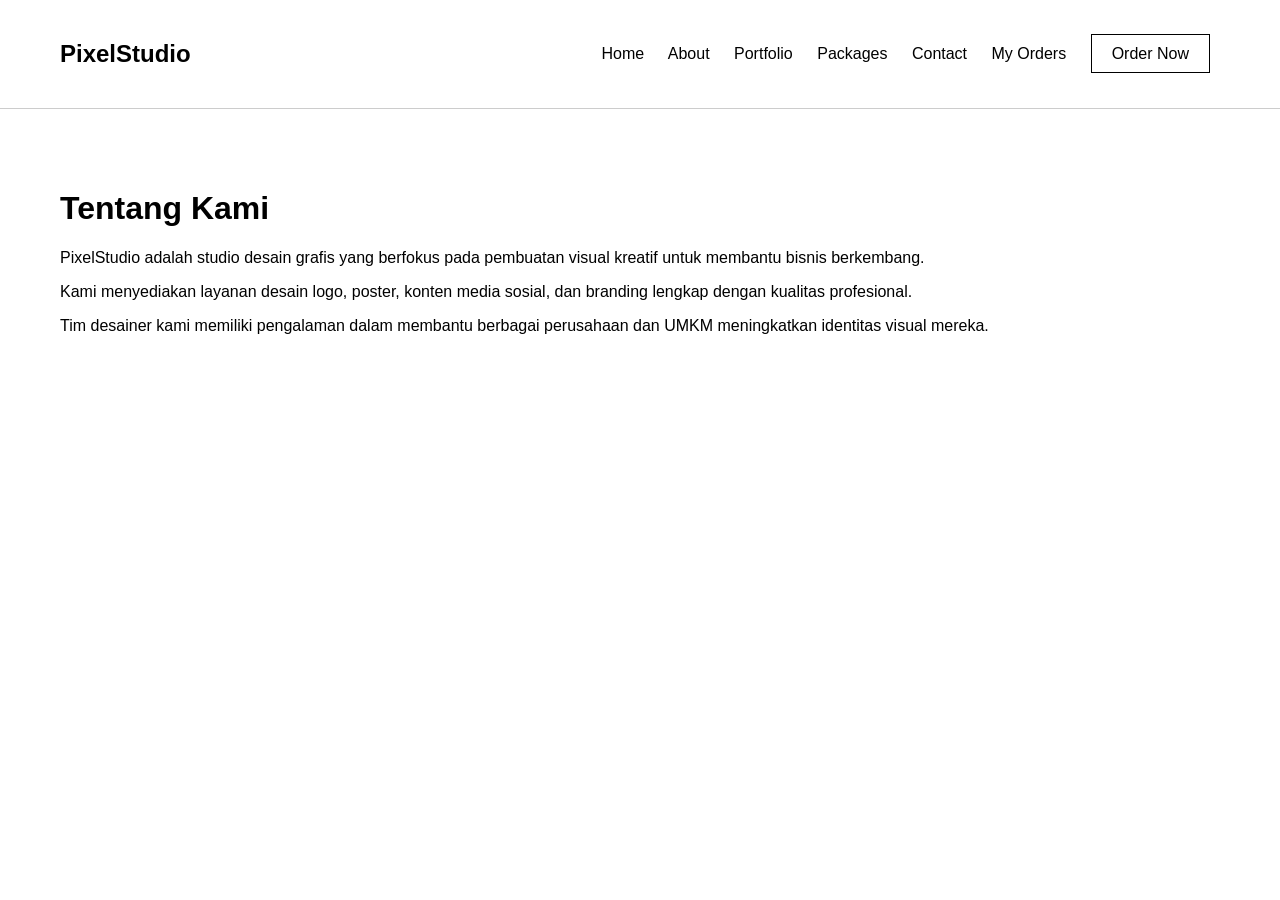
==== about.html @ e493692b "first commit" ====
<!DOCTYPE html>
<html>
<head>
<title>About</title>
<link rel="stylesheet" href="style.css">
</head>

<body>

<header>

<h2>PixelStudio</h2>

<nav>
<a href="index.html">Home</a>
<a href="about.html">About</a>
<a href="portfolio.html">Portfolio</a>
<a href="packages.html">Packages</a>
<a href="contact.html">Contact</a>
<a href="dashboard.html">My Orders</a>
<a href="order.html" class="btn">Order Now</a>
</nav>

</header>


<div class="container">

<h1>Tentang Kami</h1>

<p>
PixelStudio adalah studio desain grafis yang berfokus pada pembuatan
visual kreatif untuk membantu bisnis berkembang.
</p>

<p>
Kami menyediakan layanan desain logo, poster, konten media sosial,
dan branding lengkap dengan kualitas profesional.
</p>

<p>
Tim desainer kami memiliki pengalaman dalam membantu berbagai
perusahaan dan UMKM meningkatkan identitas visual mereka.
</p>

</div>

</body>
</html>
---- style.css ----
body{
font-family: Arial;
margin:0;
}

header{
display:flex;
justify-content:space-between;
align-items:center;
padding:20px 60px;
border-bottom:1px solid #ccc;
}

nav a{
margin-right:20px;
text-decoration:none;
color:black;
}

.container{
padding:60px;
}

.hero h1{
font-size:50px;
}

.btn{
border:1px solid black;
padding:10px 20px;
text-decoration:none;
margin-right:10px;
}

.card{
border:1px solid black;
padding:20px;
margin-bottom:20px;
}
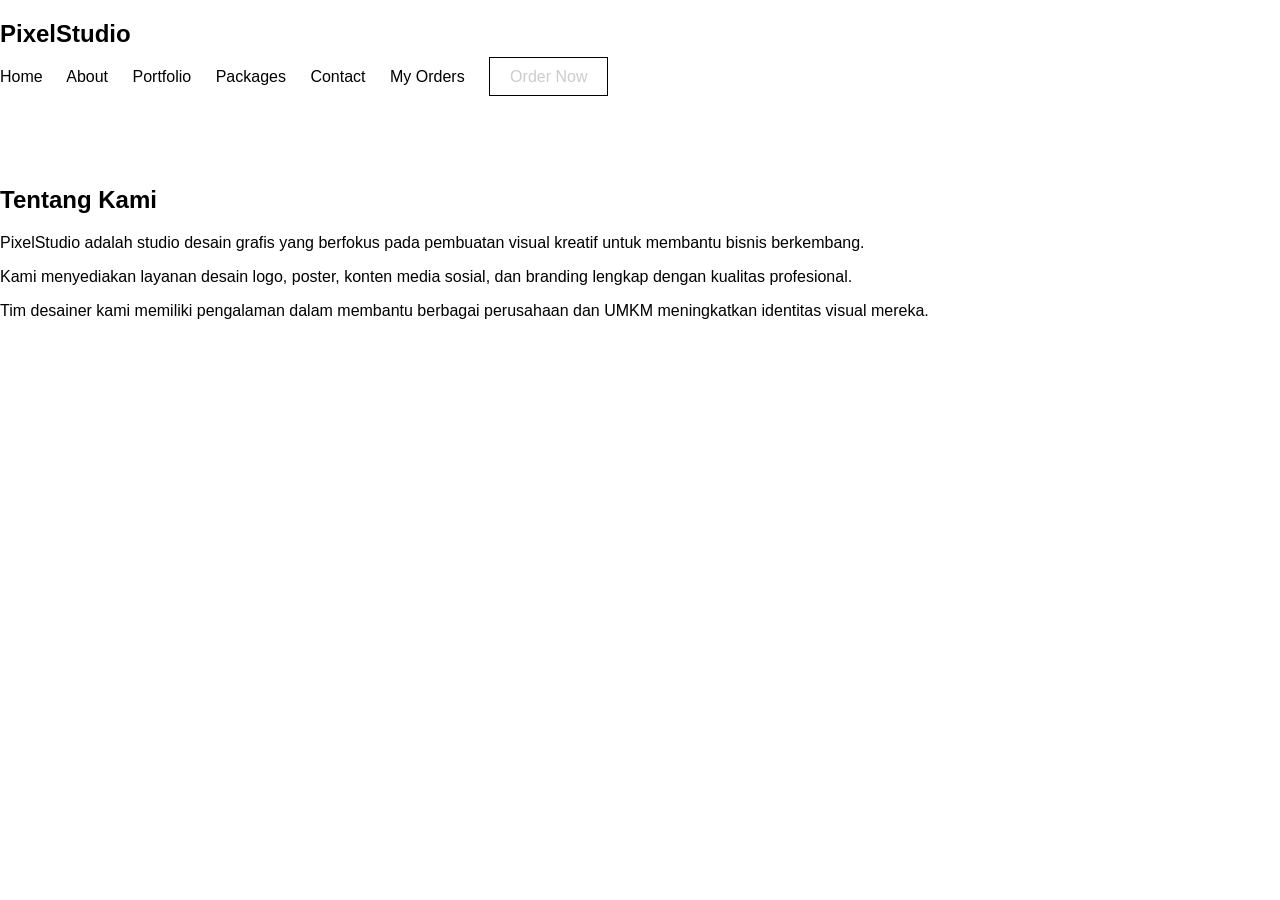
==== commit 9a8210f7: "melanjutkan tugas pertemuan 1" ====
--- a/about.html
+++ b/about.html
@@ -8,42 +8,41 @@
 <body>
 
 <header>
+  <h2>PixelStudio</h2>
 
-<h2>PixelStudio</h2>
-
-<nav>
-<a href="index.html">Home</a>
-<a href="about.html">About</a>
-<a href="portfolio.html">Portfolio</a>
-<a href="packages.html">Packages</a>
-<a href="contact.html">Contact</a>
-<a href="dashboard.html">My Orders</a>
-<a href="order.html" class="btn">Order Now</a>
-</nav>
-
+  <nav>
+    <a href="index.html">Home</a>
+    <a href="about.html">About</a>
+    <a href="portfolio.html">Portfolio</a>
+    <a href="packages.html">Packages</a>
+    <a href="contact.html">Contact</a>
+    <a href="dashboard.html">My Orders</a>
+    <a href="order.html" class="btn">Order Now</a>
+  </nav>
 </header>
 
+<main>
 
-<div class="container">
+  <section>
+    <h1>Tentang Kami</h1>
 
-<h1>Tentang Kami</h1>
+    <p>
+      PixelStudio adalah studio desain grafis yang berfokus pada pembuatan
+      visual kreatif untuk membantu bisnis berkembang.
+    </p>
 
-<p>
-PixelStudio adalah studio desain grafis yang berfokus pada pembuatan
-visual kreatif untuk membantu bisnis berkembang.
-</p>
+    <p>
+      Kami menyediakan layanan desain logo, poster, konten media sosial,
+      dan branding lengkap dengan kualitas profesional.
+    </p>
 
-<p>
-Kami menyediakan layanan desain logo, poster, konten media sosial,
-dan branding lengkap dengan kualitas profesional.
-</p>
+    <p>
+      Tim desainer kami memiliki pengalaman dalam membantu berbagai
+      perusahaan dan UMKM meningkatkan identitas visual mereka.
+    </p>
+  </section>
 
-<p>
-Tim desainer kami memiliki pengalaman dalam membantu berbagai
-perusahaan dan UMKM meningkatkan identitas visual mereka.
-</p>
-
-</div>
+</main>
 
 </body>
 </html>
--- a/style.css
+++ b/style.css
@@ -1,39 +1,153 @@
-body{
-font-family: Arial;
-margin:0;
+body {
+  font-family: Arial;
+  margin: 0;
 }
 
-header{
-display:flex;
-justify-content:space-between;
-align-items:center;
-padding:20px 60px;
-border-bottom:1px solid #ccc;
+.navbar {
+  display: flex;
+  justify-content: space-between;
+  align-items: center;
+  padding: 20px 60px;
+  border-bottom: 1px solid #ccc;
+  position: fixed;
+  top: 0;
+  width: 100%;
+  background: white;
 }
 
-nav a{
-margin-right:20px;
-text-decoration:none;
-color:black;
+nav a {
+  margin-right: 20px;
+  text-decoration: none;
+  color: black;
 }
 
-.container{
-padding:60px;
+.hero {
+  background: linear-gradient(to right, purple, blue);
+  color: white;
+  padding: 120px 60px;
+  margin-top: 80px;
 }
 
-.hero h1{
-font-size:50px;
+.hero h1 {
+  font-size: 50px;
 }
 
-.btn{
-border:1px solid black;
-padding:10px 20px;
-text-decoration:none;
-margin-right:10px;
+.btn {
+  color: #ccc;
+  border: 1px solid black;
+  padding: 10px 20px;
+  text-decoration: none;
+  margin-right: 10px;
 }
 
-.card{
-border:1px solid black;
-padding:20px;
-margin-bottom:20px;
+.layout {
+  display: grid;
+  grid-template-columns: 1fr;
+  padding: 20px;
+}
+
+.sidebar {
+  margin-bottom: 20px;
+}
+
+.grid {
+  display: grid;
+  grid-template-columns: 1fr;
+  gap: 20px;
+}
+
+.card {
+  border: 1px solid black;
+  padding: 20px;
+  margin-bottom: 20px;
+  transition: 0.3s;
+}
+
+.card:hover {
+  transform: scale(1.05);
+}
+
+input, select, textarea {
+  padding: 10px;
+  margin-bottom: 10px;
+  width: 100%;
+}
+
+input:focus {
+  border: 2px solid blue;
+}
+
+button {
+  padding: 10px;
+  cursor: pointer;
+  transition: 0.3s;
+}
+
+button:hover {
+  background: blue;
+  color: white;
+}
+
+table {
+  width: 100%;
+  border-collapse: collapse;
+  margin-top: 20px;
+}
+
+th, td {
+  border: 1px solid black;
+  padding: 10px;
+}
+
+tr:nth-child(even) {
+  background: #eee;
+}
+
+.footer {
+  display: grid;
+  grid-template-columns: 1fr;
+  background: black;
+  color: white;
+  padding: 20px;
+}
+
+@media (min-width: 768px) {
+  .layout {
+    grid-template-columns: 1fr 3fr;
+  }
+
+  .grid {
+    grid-template-columns: 1fr 1fr;
+  }
+
+  .footer {
+    grid-template-columns: repeat(3, 1fr);
+  }
+}
+
+@media (min-width: 1024px) {
+  .grid {
+    grid-template-columns: repeat(4, 1fr);
+  }
+}
+
+.search {
+  margin-bottom: 20px;
+}
+
+.search form {
+  display: flex;
+  gap: 10px;
+}
+
+.search input {
+  flex: 1;
+}
+
+main {
+  margin-top: 100px;
+}
+.menu {
+  display: flex;
+  align-items: center;
 }
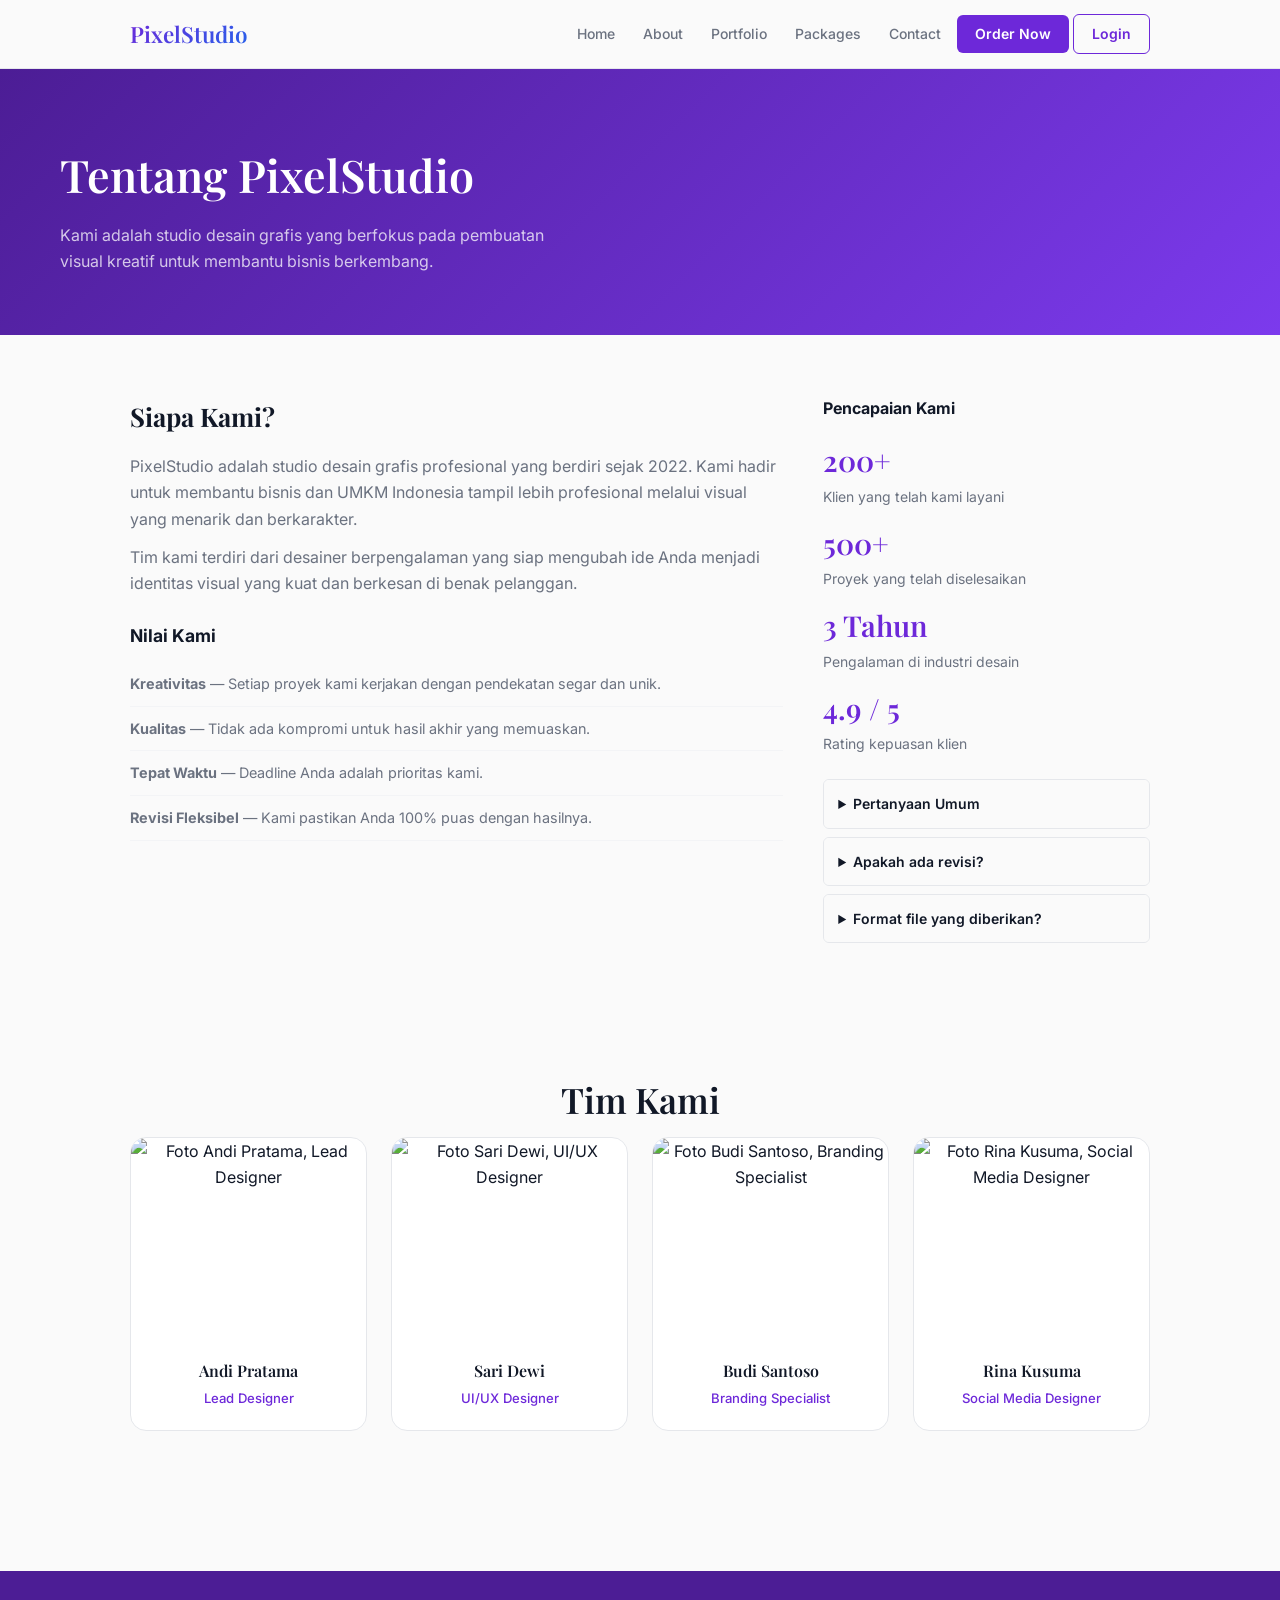
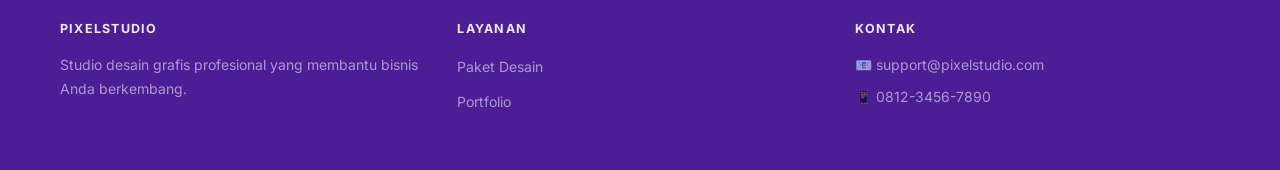
==== commit 6ff5d7fa: "modul 4-Modul_JavaScript_Pemrograman_Web soal praktik p1" ====
--- a/about.html
+++ b/about.html
@@ -1,48 +1,153 @@
 <!DOCTYPE html>
-<html>
+<html lang="id">
 <head>
-<title>About</title>
-<link rel="stylesheet" href="style.css">
+  <meta charset="UTF-8">
+  <meta name="viewport" content="width=device-width, initial-scale=1.0">
+  <title>Tentang Kami — PixelStudio</title>
+  <link rel="stylesheet" href="style.css">
 </head>
-
 <body>
 
-<header>
-  <h2>PixelStudio</h2>
+  <header>
+    <nav class="navbar">
+      <h2 class="logo">PixelStudio</h2>
+      <section class="menu" id="nav-menu">
+        <a href="index.html">Home</a>
+        <a href="about.html">About</a>
+        <a href="portfolio.html">Portfolio</a>
+        <a href="packages.html">Packages</a>
+        <a href="contact.html">Contact</a>
+        <a href="order.html" class="btn-nav" id="nav-order">Order Now</a>
+        <a href="login.html" class="btn-nav btn-login" id="nav-login">Login</a>
+      </section>
+    </nav>
+  </header>
 
-  <nav>
-    <a href="index.html">Home</a>
-    <a href="about.html">About</a>
-    <a href="portfolio.html">Portfolio</a>
-    <a href="packages.html">Packages</a>
-    <a href="contact.html">Contact</a>
-    <a href="dashboard.html">My Orders</a>
-    <a href="order.html" class="btn">Order Now</a>
-  </nav>
-</header>
+  <main>
 
-<main>
+    <section class="page-hero">
+      <h1>Tentang PixelStudio</h1>
+      <p>Kami adalah studio desain grafis yang berfokus pada pembuatan visual kreatif untuk membantu bisnis berkembang.</p>
+    </section>
 
-  <section>
-    <h1>Tentang Kami</h1>
+    <section class="content-section">
+      <article class="about-grid">
+        <section class="about-text">
+          <h2>Siapa Kami?</h2>
+          <p>
+            PixelStudio adalah studio desain grafis profesional yang berdiri sejak 2022.
+            Kami hadir untuk membantu bisnis dan UMKM Indonesia tampil lebih profesional
+            melalui visual yang menarik dan berkarakter.
+          </p>
+          <p>
+            Tim kami terdiri dari desainer berpengalaman yang siap mengubah ide Anda
+            menjadi identitas visual yang kuat dan berkesan di benak pelanggan.
+          </p>
 
-    <p>
-      PixelStudio adalah studio desain grafis yang berfokus pada pembuatan
-      visual kreatif untuk membantu bisnis berkembang.
-    </p>
+          <h3>Nilai Kami</h3>
+          <ul class="value-list">
+            <li><strong>Kreativitas</strong> — Setiap proyek kami kerjakan dengan pendekatan segar dan unik.</li>
+            <li><strong>Kualitas</strong> — Tidak ada kompromi untuk hasil akhir yang memuaskan.</li>
+            <li><strong>Tepat Waktu</strong> — Deadline Anda adalah prioritas kami.</li>
+            <li><strong>Revisi Fleksibel</strong> — Kami pastikan Anda 100% puas dengan hasilnya.</li>
+          </ul>
+        </section>
 
-    <p>
-      Kami menyediakan layanan desain logo, poster, konten media sosial,
-      dan branding lengkap dengan kualitas profesional.
-    </p>
+        <aside class="about-sidebar">
+          <h3>Pencapaian Kami</h3>
+          <dl class="achievement-list">
+            <dt>200+</dt>
+            <dd>Klien yang telah kami layani</dd>
+            <dt>500+</dt>
+            <dd>Proyek yang telah diselesaikan</dd>
+            <dt>3 Tahun</dt>
+            <dd>Pengalaman di industri desain</dd>
+            <dt>4.9 / 5</dt>
+            <dd>Rating kepuasan klien</dd>
+          </dl>
 
-    <p>
-      Tim desainer kami memiliki pengalaman dalam membantu berbagai
-      perusahaan dan UMKM meningkatkan identitas visual mereka.
-    </p>
-  </section>
+          <details>
+            <summary>Pertanyaan Umum</summary>
+            <p>Berapa lama waktu pengerjaan? Tergantung paket: Basic 3-5 hari, Standard 5-7 hari, Premium 7-14 hari.</p>
+          </details>
+          <details>
+            <summary>Apakah ada revisi?</summary>
+            <p>Basic 2 revisi, Standard 5 revisi, Premium unlimited revisi.</p>
+          </details>
+          <details>
+            <summary>Format file yang diberikan?</summary>
+            <p>AI, EPS, PNG, JPG, PDF sesuai kebutuhan Anda.</p>
+          </details>
+        </aside>
+      </article>
+    </section>
 
-</main>
+    <!-- TEAM -->
+    <section class="team-section">
+      <h2 class="section-title">Tim Kami</h2>
+      <section class="grid">
+        <article class="card team-card">
+          <figure>
+            <img src="https://picsum.photos/seed/team1/200/200" alt="Foto Andi Pratama, Lead Designer">
+            <figcaption>
+              <h3>Andi Pratama</h3>
+              <p>Lead Designer</p>
+            </figcaption>
+          </figure>
+        </article>
+        <article class="card team-card">
+          <figure>
+            <img src="https://picsum.photos/seed/team2/200/200" alt="Foto Sari Dewi, UI/UX Designer">
+            <figcaption>
+              <h3>Sari Dewi</h3>
+              <p>UI/UX Designer</p>
+            </figcaption>
+          </figure>
+        </article>
+        <article class="card team-card">
+          <figure>
+            <img src="https://picsum.photos/seed/team3/200/200" alt="Foto Budi Santoso, Branding Specialist">
+            <figcaption>
+              <h3>Budi Santoso</h3>
+              <p>Branding Specialist</p>
+            </figcaption>
+          </figure>
+        </article>
+        <article class="card team-card">
+          <figure>
+            <img src="https://picsum.photos/seed/team4/200/200" alt="Foto Rina Kusuma, Social Media Designer">
+            <figcaption>
+              <h3>Rina Kusuma</h3>
+              <p>Social Media Designer</p>
+            </figcaption>
+          </figure>
+        </article>
+      </section>
+    </section>
 
+  </main>
+
+  <footer class="footer">
+    <section class="footer-col">
+      <h4>PixelStudio</h4>
+      <p>Studio desain grafis profesional yang membantu bisnis Anda berkembang.</p>
+    </section>
+    <section class="footer-col">
+      <h4>Layanan</h4>
+      <ul>
+        <li><a href="packages.html">Paket Desain</a></li>
+        <li><a href="portfolio.html">Portfolio</a></li>
+      </ul>
+    </section>
+    <section class="footer-col">
+      <h4>Kontak</h4>
+      <address>
+        <p>📧 support@pixelstudio.com</p>
+        <p>📱 0812-3456-7890</p>
+      </address>
+    </section>
+  </footer>
+
+  <script src="script.js"></script>
 </body>
 </html>
--- a/style.css
+++ b/style.css
@@ -1,153 +1,862 @@
-body {
-  font-family: Arial;
-  margin: 0;
-}
-
-.navbar {
+/* PixelStudio — style.css
+   P1 CSS: Navbar fixed, Hero gradient, Grid 4/2/1, Form styling,
+   Tabel zebra, Sidebar filter, Footer 3 col, Mobile-first,
+   Flexbox, Grid, CSS Variables, animasi/transisi */
+
+@import url('https://fonts.googleapis.com/css2?family=Inter:wght@300;400;500;600;700&family=Playfair+Display:wght@400;600&display=swap');
+
+/* VARIABLES */
+:root {
+  --purple:       #6d28d9;
+  --purple-dark:  #4c1d95;
+  --purple-mid:   #7c3aed;
+  --purple-soft:  #ede9fe;
+  --purple-pale:  #f5f3ff;
+  --blue:         #2563eb;
+  --blue-soft:    #dbeafe;
+  --bg:           #fafafa;
+  --surface:      #ffffff;
+  --border:       #e5e7eb;
+  --border-sm:    #f3f4f6;
+  --text-1:       #111827;
+  --text-2:       #6b7280;
+  --text-3:       #9ca3af;
+  --error:        #dc2626;
+  --error-soft:   #fee2e2;
+  --success:      #059669;
+  --success-soft: #d1fae5;
+  --warning-soft: #fef3c7;
+  --warning:      #92400e;
+  --info-soft:    #dbeafe;
+  --info:         #1e40af;
+  --radius-sm:    6px;
+  --radius:       10px;
+  --radius-lg:    16px;
+  --shadow-sm:    0 1px 4px rgba(109,40,217,.07);
+  --shadow:       0 4px 20px rgba(109,40,217,.10);
+  --shadow-lg:    0 12px 40px rgba(109,40,217,.13);
+  --nav-h:        68px;
+  --max-w:        1140px;
+  --pad:          60px;
+}
+
+/* RESET */
+*, *::before, *::after { box-sizing: border-box; margin: 0; padding: 0; }
+html { scroll-behavior: smooth; }
+body { font-family: 'Inter', sans-serif; font-size: 16px; line-height: 1.65; color: var(--text-1); background: var(--bg); -webkit-font-smoothing: antialiased; }
+a { color: inherit; text-decoration: none; }
+img { display: block; max-width: 100%; }
+address { font-style: normal; }
+ul { list-style: none; padding: 0; }
+
+/* NAVBAR — fixed, flexbox */
+header { position: fixed; top: 0; left: 0; right: 0; z-index: 200; background: rgba(250,250,250,.93); backdrop-filter: blur(14px); border-bottom: 1px solid var(--border); }
+.navbar { display: flex; justify-content: space-between; align-items: center; max-width: var(--max-w); margin: 0 auto; height: var(--nav-h); padding: 0 var(--pad); }
+.logo { font-family: 'Playfair Display', serif; font-size: 1.4rem; font-weight: 600; background: linear-gradient(135deg, var(--purple), var(--blue)); -webkit-background-clip: text; -webkit-text-fill-color: transparent; background-clip: text; }
+.menu { display: flex; align-items: center; gap: 4px; }
+.menu a { font-size: 0.875rem; font-weight: 500; color: var(--text-2); padding: 7px 12px; border-radius: var(--radius-sm); transition: color .15s, background .15s; }
+.menu a:hover { color: var(--text-1); background: var(--purple-pale); }
+.btn-nav { background: var(--purple) !important; color: #fff !important; padding: 7px 18px !important; border-radius: var(--radius-sm) !important; font-weight: 600 !important; transition: background .15s, transform .1s !important; }
+.btn-nav:hover { background: var(--purple-dark) !important; transform: translateY(-1px); }
+.btn-login { background: transparent !important; color: var(--purple) !important; border: 1.5px solid var(--purple) !important; }
+.btn-login:hover { background: var(--purple-pale) !important; }
+.nav-user { font-size: 0.82rem; color: var(--text-2); padding: 6px 12px; background: var(--purple-pale); border-radius: 20px; }
+
+main { margin-top: var(--nav-h); }
+
+/* HERO — gradient */
+.hero { background: linear-gradient(135deg, var(--purple-dark) 0%, var(--purple) 50%, var(--blue) 100%); color: #fff; padding: 100px var(--pad) 90px; position: relative; overflow: hidden; }
+.hero::before { content: ''; position: absolute; inset: 0; background: radial-gradient(circle at 80% 30%, rgba(255,255,255,.08) 0%, transparent 55%), radial-gradient(circle at 15% 70%, rgba(255,255,255,.05) 0%, transparent 45%); pointer-events: none; }
+.hero > * { position: relative; z-index: 1; }
+.hero-label { font-size: 0.72rem; font-weight: 700; letter-spacing: .14em; text-transform: uppercase; color: rgba(255,255,255,.7); margin-bottom: 18px; animation: fadeUp .5s ease both; }
+.hero h1 { font-family: 'Playfair Display', serif; font-size: clamp(2.2rem, 5vw, 3.6rem); font-weight: 600; line-height: 1.15; letter-spacing: -.02em; margin-bottom: 20px; animation: fadeUp .5s .1s ease both; }
+.hero-desc { font-size: 1.05rem; color: rgba(255,255,255,.7); max-width: 500px; margin-bottom: 36px; animation: fadeUp .5s .2s ease both; }
+.btn-hero-primary, .btn-hero-outline { display: inline-block; font-size: 0.9rem; font-weight: 600; padding: 12px 28px; border-radius: var(--radius-sm); margin-right: 12px; margin-bottom: 8px; transition: all .2s; animation: fadeUp .5s .3s ease both; }
+.btn-hero-primary { background: #fff; color: var(--purple-dark); }
+.btn-hero-primary:hover { transform: translateY(-2px); box-shadow: 0 8px 24px rgba(0,0,0,.2); }
+.btn-hero-outline { background: transparent; color: rgba(255,255,255,.85); border: 1.5px solid rgba(255,255,255,.35); }
+.btn-hero-outline:hover { background: rgba(255,255,255,.1); color: #fff; }
+
+.page-hero { background: linear-gradient(135deg, var(--purple-dark), var(--purple-mid)); color: #fff; padding: 70px var(--pad) 60px; }
+.page-hero h1 { font-family: 'Playfair Display', serif; font-size: clamp(1.8rem, 4vw, 2.8rem); font-weight: 600; margin-bottom: 10px; }
+.page-hero p { color: rgba(255,255,255,.75); max-width: 520px; }
+
+.section-title { font-family: 'Playfair Display', serif; font-size: clamp(1.6rem, 3vw, 2.2rem); font-weight: 600; text-align: center; margin-bottom: 8px; }
+.section-sub { text-align: center; color: var(--text-2); margin-bottom: 40px; }
+.services-section { padding: 80px var(--pad); max-width: var(--max-w); margin: 0 auto; }
+
+/* GRID — 1 col mobile, 2 tablet, 4 desktop */
+.grid { display: grid; grid-template-columns: 1fr; gap: 24px; }
+
+/* CARD */
+.card { background: var(--surface); border: 1px solid var(--border); border-radius: var(--radius-lg); padding: 28px; transition: box-shadow .2s, transform .2s, border-color .2s; animation: fadeIn .4s ease both; }
+.card:hover { transform: translateY(-4px); box-shadow: var(--shadow); border-color: var(--purple-soft); }
+.card-icon { font-size: 2rem; margin-bottom: 12px; }
+.card h3 { font-family: 'Playfair Display', serif; font-size: 1.1rem; font-weight: 600; margin-bottom: 8px; }
+.card p { font-size: 0.875rem; color: var(--text-2); }
+
+/* STATS HOMEPAGE */
+.stats-section { display: grid; grid-template-columns: repeat(2, 1fr); background: linear-gradient(135deg, var(--purple-dark), var(--blue)); }
+.stat-item { padding: 40px 24px; text-align: center; color: #fff; border-right: 1px solid rgba(255,255,255,.12); border-bottom: 1px solid rgba(255,255,255,.12); }
+.stat-number { font-family: 'Playfair Display', serif; font-size: 2.2rem; font-weight: 600; margin-bottom: 4px; }
+.stat-label { font-size: 0.875rem; color: rgba(255,255,255,.7); }
+.cta-section { padding: 80px var(--pad); text-align: center; max-width: var(--max-w); margin: 0 auto; }
+.cta-section h2 { font-family: 'Playfair Display', serif; font-size: clamp(1.6rem, 3vw, 2.2rem); margin-bottom: 12px; }
+.cta-section p { color: var(--text-2); margin-bottom: 28px; }
+
+/* LAYOUT sidebar + content */
+.layout { display: grid; grid-template-columns: 1fr; gap: 40px; padding: 40px var(--pad); max-width: var(--max-w); margin: 0 auto; }
+
+/* SIDEBAR FILTER */
+.sidebar { padding-top: 4px; }
+.sidebar h3 { font-size: 0.7rem; font-weight: 700; letter-spacing: .1em; text-transform: uppercase; color: var(--text-3); margin-bottom: 14px; }
+.sidebar label { display: flex; align-items: center; gap: 10px; font-size: 0.875rem; color: var(--text-2); padding: 9px 10px; border-radius: var(--radius-sm); cursor: pointer; transition: background .15s, color .15s; border-bottom: 1px solid var(--border-sm); }
+.sidebar label:hover { background: var(--purple-pale); color: var(--purple); }
+.sidebar input[type="checkbox"] { width: 15px; height: 15px; accent-color: var(--purple); margin: 0; }
+
+/* SEARCH */
+.search-section { padding: 24px var(--pad) 0; max-width: var(--max-w); margin: 0 auto; }
+.search-form { display: flex; gap: 10px; max-width: 480px; }
+.search-form input { flex: 1; padding: 10px 14px; border: 1.5px solid var(--border); border-radius: var(--radius-sm); font-size: 0.9rem; margin: 0; }
+.search-form input:focus { border-color: var(--purple); outline: none; box-shadow: 0 0 0 3px var(--purple-soft); }
+.search-form button { background: var(--purple); color: #fff; border: none; padding: 10px 22px; border-radius: var(--radius-sm); cursor: pointer; font-family: 'Inter', sans-serif; font-weight: 600; transition: background .15s; }
+.search-form button:hover { background: var(--purple-dark); }
+
+/* PORTFOLIO */
+.portfolio-card { padding: 0; overflow: hidden; }
+.portfolio-card figure img { width: 100%; height: 180px; object-fit: cover; transition: transform .3s; }
+.portfolio-card:hover figure img { transform: scale(1.04); }
+.portfolio-card figcaption { padding: 20px; }
+.portfolio-card h3 { font-size: 1rem; margin-bottom: 6px; }
+.portfolio-card p { font-size: 0.82rem; color: var(--text-2); }
+.badge { display: inline-block; margin-top: 10px; padding: 3px 10px; background: var(--purple-soft); color: var(--purple-dark); border-radius: 20px; font-size: 0.75rem; font-weight: 600; }
+.portfolio-content h2 { font-family: 'Playfair Display', serif; font-size: 1.4rem; margin-bottom: 20px; }
+
+/* PACKAGES */
+.packages-content h2 { font-family: 'Playfair Display', serif; font-size: 1.4rem; margin-bottom: 20px; }
+.pkg-card { position: relative; }
+.pkg-card.featured { border-color: var(--purple); box-shadow: 0 0 0 2px var(--purple-soft), var(--shadow); }
+.pkg-badge { position: absolute; top: -12px; right: 20px; background: linear-gradient(135deg, var(--purple), var(--blue)); color: #fff; font-size: 0.72rem; font-weight: 700; padding: 4px 12px; border-radius: 20px; }
+.pkg-header { margin-bottom: 20px; }
+.pkg-header h3 { font-size: 1.2rem; margin-bottom: 6px; }
+.pkg-price { font-family: 'Playfair Display', serif; font-size: 1.6rem; font-weight: 600; color: var(--purple); }
+.pkg-features { padding: 0; list-style: none; }
+.pkg-features li { font-size: 0.875rem; color: var(--text-2); padding: 7px 0; border-bottom: 1px solid var(--border-sm); }
+.btn-card { display: block; margin-top: 20px; text-align: center; background: var(--purple); color: #fff; padding: 11px; border-radius: var(--radius-sm); font-weight: 600; font-size: 0.875rem; transition: background .15s, transform .1s; }
+.btn-card:hover { background: var(--purple-dark); transform: translateY(-1px); }
+.pkg-card.featured .btn-card { background: linear-gradient(135deg, var(--purple), var(--blue)); }
+.compare-section { margin-top: 48px; }
+.compare-section h2 { font-family: 'Playfair Display', serif; font-size: 1.4rem; margin-bottom: 16px; }
+
+/* ABOUT */
+.content-section { padding: 60px var(--pad); max-width: var(--max-w); margin: 0 auto; }
+.about-grid { display: grid; grid-template-columns: 1fr; gap: 40px; }
+.about-text h2 { font-family: 'Playfair Display', serif; font-size: 1.6rem; margin-bottom: 16px; }
+.about-text h3 { font-size: 1.1rem; margin: 24px 0 12px; }
+.about-text p { color: var(--text-2); margin-bottom: 12px; }
+.value-list { padding: 0; }
+.value-list li { padding: 10px 0; border-bottom: 1px solid var(--border-sm); font-size: 0.9rem; color: var(--text-2); }
+.about-sidebar h3 { font-size: 1rem; font-weight: 700; margin-bottom: 16px; }
+.achievement-list { margin-bottom: 24px; }
+.achievement-list dt { font-family: 'Playfair Display', serif; font-size: 1.8rem; color: var(--purple); font-weight: 600; }
+.achievement-list dd { font-size: 0.875rem; color: var(--text-2); margin-bottom: 12px; }
+details { border: 1px solid var(--border); border-radius: var(--radius-sm); margin-bottom: 8px; overflow: hidden; }
+details summary { padding: 12px 14px; font-size: 0.875rem; font-weight: 600; cursor: pointer; background: var(--bg); transition: background .15s; }
+details summary:hover { background: var(--purple-pale); }
+details p { padding: 12px 14px; font-size: 0.875rem; color: var(--text-2); border-top: 1px solid var(--border); }
+.team-section { padding: 60px var(--pad) 80px; max-width: var(--max-w); margin: 0 auto; }
+.team-card { padding: 0; text-align: center; overflow: hidden; }
+.team-card figure img { width: 100%; height: 200px; object-fit: cover; }
+.team-card figcaption { padding: 20px; }
+.team-card h3 { font-size: 1rem; margin-bottom: 4px; }
+.team-card p { font-size: 0.82rem; color: var(--purple); font-weight: 500; }
+
+/* CONTACT */
+.contact-layout { display: grid; grid-template-columns: 1fr; gap: 40px; padding: 60px var(--pad); max-width: var(--max-w); margin: 0 auto; }
+.contact-info h2, .contact-form-section h2 { font-family: 'Playfair Display', serif; font-size: 1.4rem; margin-bottom: 24px; }
+.contact-item { padding: 16px 0; border-bottom: 1px solid var(--border-sm); }
+.contact-item h3 { font-size: 0.875rem; font-weight: 600; margin-bottom: 4px; }
+.contact-item p { font-size: 0.875rem; color: var(--text-2); }
+.contact-item a { color: var(--purple); }
+.contact-item a:hover { text-decoration: underline; }
+.faq-aside { margin-top: 28px; }
+.faq-aside h3 { font-size: 1rem; font-weight: 700; margin-bottom: 12px; }
+
+/* FORM ELEMENTS */
+input, select, textarea { font-family: 'Inter', sans-serif; font-size: 0.9rem; padding: 10px 14px; border: 1.5px solid var(--border); border-radius: var(--radius-sm); background: var(--surface); color: var(--text-1); width: 100%; transition: border-color .15s, box-shadow .15s; appearance: none; -webkit-appearance: none; margin-bottom: 0; }
+input::placeholder, textarea::placeholder { color: var(--text-3); }
+input:focus, select:focus, textarea:focus { outline: none; border-color: var(--purple); box-shadow: 0 0 0 3px var(--purple-soft); }
+input[type="file"] { padding: 8px; cursor: pointer; }
+input[readonly] { background: var(--bg); cursor: default; }
+select { background-image: url("data:image/svg+xml,%3Csvg xmlns='http://www.w3.org/2000/svg' width='12' height='8'%3E%3Cpath d='M1 1l5 5 5-5' stroke='%236b7280' stroke-width='1.5' fill='none' stroke-linecap='round'/%3E%3C/svg%3E"); background-repeat: no-repeat; background-position: right 14px center; padding-right: 38px; }
+textarea { resize: vertical; line-height: 1.6; }
+small { font-size: 0.78rem; color: var(--text-3); margin-top: 4px; display: block; }
+button { font-family: 'Inter', sans-serif; font-size: 0.875rem; font-weight: 600; padding: 11px 28px; border-radius: var(--radius-sm); cursor: pointer; border: none; transition: all .15s; }
+
+/* ORDER WRAPPER */
+.order-wrapper { max-width: var(--max-w); margin: 0 auto; padding: 56px var(--pad) 80px; }
+.page-title { font-family: 'Playfair Display', serif; font-size: clamp(1.8rem, 3vw, 2.4rem); font-weight: 600; margin-bottom: 6px; }
+.page-subtitle { color: var(--text-2); margin-bottom: 40px; }
+.stats-bar { margin-bottom: 40px; }
+.stats-grid { display: grid; grid-template-columns: repeat(auto-fit, minmax(160px, 1fr)); gap: 16px; list-style: none; padding: 0; margin: 0; }
+.stat-card { background: var(--surface); border: 1px solid var(--border); border-radius: var(--radius-lg); padding: 22px 24px; transition: box-shadow .2s; }
+.stat-card:hover { box-shadow: var(--shadow-sm); }
+.stat-card h3 { font-size: 0.68rem; font-weight: 700; letter-spacing: .1em; text-transform: uppercase; color: var(--text-3); margin: 0 0 10px; }
+.stat-value { font-family: 'Playfair Display', serif; font-size: 1.9rem; font-weight: 600; color: var(--purple); line-height: 1; }
+.form-card { background: var(--surface); border: 1px solid var(--border); border-radius: var(--radius-lg); padding: 32px; margin-bottom: 32px; }
+.form-card h2 { font-family: 'Playfair Display', serif; font-size: 1.2rem; font-weight: 600; margin-bottom: 24px; }
+fieldset { border: none; padding: 0; }
+legend { font-size: 0.78rem; font-weight: 700; letter-spacing: .08em; text-transform: uppercase; color: var(--text-3); margin-bottom: 20px; }
+.form-grid { display: grid; grid-template-columns: 1fr 1fr; gap: 18px; }
+.form-group { display: flex; flex-direction: column; gap: 6px; }
+.form-group.full-width { grid-column: 1 / -1; }
+.form-group label { font-size: 0.78rem; font-weight: 700; letter-spacing: .04em; text-transform: uppercase; color: var(--text-2); }
+.error-msg { font-size: 0.78rem; color: var(--error); min-height: 16px; line-height: 1.4; }
+.harga-preview { font-size: 0.82rem; color: var(--purple); font-weight: 600; min-height: 18px; }
+.form-actions { display: flex; gap: 12px; padding-top: 4px; }
+.btn-primary { background: var(--purple); color: #fff; border: 1.5px solid var(--purple); padding: 11px 32px; }
+.btn-primary:hover { background: var(--purple-dark); transform: translateY(-1px); box-shadow: 0 4px 14px rgba(109,40,217,.3); }
+.btn-secondary { background: transparent; color: var(--text-2); border: 1.5px solid var(--border); padding: 11px 24px; }
+.btn-secondary:hover { background: var(--bg); color: var(--text-1); }
+.btn-full { width: 100%; background: var(--purple); color: #fff; padding: 12px; font-size: 0.95rem; }
+.btn-full:hover { background: var(--purple-dark); }
+
+/* TABLE CARD */
+.table-card { background: var(--surface); border: 1px solid var(--border); border-radius: var(--radius-lg); padding: 24px 24px 8px; margin-bottom: 32px; }
+.table-header { display: flex; justify-content: space-between; align-items: center; flex-wrap: wrap; gap: 12px; margin-bottom: 20px; }
+.table-header h2 { font-family: 'Playfair Display', serif; font-size: 1.15rem; font-weight: 600; margin: 0; }
+.table-controls { display: flex; gap: 8px; flex-wrap: wrap; align-items: center; }
+.search-input, .filter-select { padding: 8px 14px; border: 1.5px solid var(--border); border-radius: var(--radius-sm); font-size: 0.85rem; font-family: 'Inter', sans-serif; background: var(--bg); color: var(--text-1); width: auto; margin: 0; transition: border-color .15s; }
+.search-input { width: 210px; }
+.search-input:focus, .filter-select:focus { border-color: var(--purple); outline: none; box-shadow: 0 0 0 3px var(--purple-soft); }
+.filter-select { background-image: url("data:image/svg+xml,%3Csvg xmlns='http://www.w3.org/2000/svg' width='10' height='7'%3E%3Cpath d='M1 1l4 4 4-4' stroke='%236b7280' stroke-width='1.4' fill='none' stroke-linecap='round'/%3E%3C/svg%3E"); background-repeat: no-repeat; background-position: right 10px center; padding-right: 28px; }
+.btn-danger { background: transparent; color: var(--error); border: 1.5px solid rgba(220,38,38,.3); padding: 8px 16px; border-radius: var(--radius-sm); font-size: 0.82rem; font-weight: 600; cursor: pointer; transition: all .15s; }
+.btn-danger:hover { background: var(--error); color: #fff; border-color: var(--error); }
+.table-scroll { overflow-x: auto; }
+
+/* TABLE — zebra striping */
+table { width: 100%; border-collapse: collapse; }
+thead { border-bottom: 2px solid var(--border); }
+th { font-size: 0.68rem; font-weight: 700; letter-spacing: .1em; text-transform: uppercase; color: var(--text-3); padding: 12px 10px; text-align: left; white-space: nowrap; }
+td { padding: 12px 10px; font-size: 0.875rem; border-bottom: 1px solid var(--border-sm); vertical-align: middle; }
+tr:last-child td { border-bottom: none; }
+tr:nth-child(even) { background: var(--bg); }
+tr:hover td { background: var(--purple-pale); }
+
+/* STATUS BADGES */
+.status-badge { display: inline-block; padding: 3px 10px; border-radius: 20px; font-size: 0.72rem; font-weight: 700; }
+.status-pending    { background: var(--warning-soft); color: var(--warning); }
+.status-dikerjakan { background: var(--info-soft); color: var(--info); }
+.status-selesai    { background: var(--success-soft); color: var(--success); }
+
+/* AKSI TABEL */
+.btn-edit, .btn-hapus, .btn-status { border: none; padding: 5px 12px; border-radius: var(--radius-sm); font-size: 0.78rem; font-weight: 600; cursor: pointer; transition: all .15s; margin-right: 4px; }
+.btn-edit { background: var(--purple-pale); color: var(--purple-dark); border: 1px solid var(--purple-soft); }
+.btn-edit:hover { background: var(--purple); color: #fff; transform: none; box-shadow: none; }
+.btn-hapus { background: var(--error-soft); color: var(--error); border: 1px solid rgba(220,38,38,.2); }
+.btn-hapus:hover { background: var(--error); color: #fff; transform: none; box-shadow: none; }
+.btn-status { background: var(--blue-soft); color: var(--blue); border: 1px solid rgba(37,99,235,.2); font-size: 0.78rem; }
+.btn-status:hover { background: var(--blue); color: #fff; transform: none; box-shadow: none; }
+.select-status { padding: 5px 10px; font-size: 0.78rem; border: 1px solid var(--border); border-radius: var(--radius-sm); background: var(--bg); width: auto; margin: 0; }
+
+/* AUTH */
+body.auth-page { background: linear-gradient(135deg, var(--purple-dark), var(--blue)); min-height: 100vh; display: flex; align-items: center; justify-content: center; }
+body.auth-page main { margin-top: 0; width: 100%; }
+.auth-wrapper { width: 100%; max-width: 420px; padding: 20px; margin: 0 auto; }
+.auth-card { background: var(--surface); border-radius: var(--radius-lg); padding: 40px; box-shadow: var(--shadow-lg); }
+.auth-header { text-align: center; margin-bottom: 28px; }
+.auth-header h1 { font-size: 1.8rem; margin-bottom: 6px; }
+.auth-header p { font-size: 0.875rem; color: var(--text-2); }
+.auth-footer { margin-top: 20px; text-align: center; font-size: 0.82rem; color: var(--text-2); }
+.auth-footer a { color: var(--purple); font-weight: 600; }
+.auth-footer a:hover { text-decoration: underline; }
+.auth-hint { margin-top: 12px; padding: 10px 14px; background: var(--purple-pale); border-radius: var(--radius-sm); font-size: 0.78rem; color: var(--text-2); line-height: 1.8; }
+
+/* NOTIFICATION TOAST */
+#notification { position: fixed; bottom: 28px; right: 28px; background: var(--text-1); color: #fff; padding: 14px 22px; border-radius: var(--radius); font-size: 0.875rem; font-weight: 500; opacity: 0; transform: translateY(12px); transition: opacity .25s, transform .25s; z-index: 999; box-shadow: var(--shadow-lg); border-left: 3px solid var(--purple); pointer-events: none; }
+#notification.show { opacity: 1; transform: translateY(0); }
+
+/* FOOTER — 3 col responsive */
+.footer { background: var(--purple-dark); color: rgba(255,255,255,.65); padding: 48px var(--pad); display: grid; grid-template-columns: 1fr; gap: 32px; margin-top: 60px; }
+.footer-col h4 { font-size: 0.78rem; font-weight: 700; letter-spacing: .1em; text-transform: uppercase; color: rgba(255,255,255,.9); margin-bottom: 14px; }
+.footer-col p, .footer-col address p { font-size: 0.875rem; color: rgba(255,255,255,.55); margin-bottom: 8px; }
+.footer-col ul li { margin-bottom: 8px; }
+.footer-col ul li a { font-size: 0.875rem; color: rgba(255,255,255,.55); transition: color .15s; }
+.footer-col ul li a:hover { color: rgba(255,255,255,.9); }
+
+.sr-only { position: absolute; width: 1px; height: 1px; padding: 0; margin: -1px; overflow: hidden; clip: rect(0,0,0,0); border: 0; }
+
+/* ANIMATIONS */
+@keyframes fadeUp { from { opacity: 0; transform: translateY(18px); } to { opacity: 1; transform: translateY(0); } }
+@keyframes fadeIn { from { opacity: 0; } to { opacity: 1; } }
+
+/* RESPONSIVE — tablet 768px */
+@media (min-width: 768px) {
+  .grid { grid-template-columns: 1fr 1fr; }
+  .stats-section { grid-template-columns: repeat(4, 1fr); }
+  .layout { grid-template-columns: 200px 1fr; }
+  .about-grid { grid-template-columns: 2fr 1fr; }
+  .contact-layout { grid-template-columns: 1fr 1fr; }
+  .footer { grid-template-columns: repeat(3, 1fr); }
+  .pkg-grid { grid-template-columns: repeat(3, 1fr); }
+}
+
+/* RESPONSIVE — desktop 1024px */
+@media (min-width: 1024px) {
+  .grid { grid-template-columns: repeat(4, 1fr); }
+}
+
+/* RESPONSIVE — mobile max 640px */
+@media (max-width: 640px) {
+  :root { --pad: 20px; --nav-h: 62px; }
+  .navbar { padding: 0 20px; }
+  .menu { display: none; }
+  .form-grid { grid-template-columns: 1fr; }
+  .form-group.full-width { grid-column: 1; }
+  .table-controls { flex-direction: column; align-items: stretch; }
+  .search-input { width: 100%; }
+  .hero { padding: 80px 20px 70px; }
+  .stats-section { grid-template-columns: 1fr 1fr; }
+  .auth-card { padding: 28px 20px; }
+}
+
+/* ── LAYANAN TABS (packages page) ───────────────────────── */
+.layanan-tabs-section {
+  max-width: var(--max-w);
+  margin: 0 auto;
+  padding: 32px var(--pad) 0;
+}
+
+.layanan-tabs {
+  display: flex;
+  gap: 8px;
+  flex-wrap: wrap;
+}
+
+.tab-btn {
+  background: var(--surface);
+  color: var(--text-2);
+  border: 1.5px solid var(--border);
+  padding: 9px 20px;
+  border-radius: 24px;
+  font-size: 0.875rem;
+  font-weight: 500;
+  cursor: pointer;
+  transition: all .18s;
+  font-family: 'Inter', sans-serif;
+}
+
+.tab-btn:hover {
+  border-color: var(--purple);
+  color: var(--purple);
+  background: var(--purple-pale);
+  transform: none;
+  box-shadow: none;
+}
+
+.tab-btn.active {
+  background: var(--purple);
+  color: #fff;
+  border-color: var(--purple);
+}
+
+/* ── PACKAGES CONTENT HEADER ────────────────────────────── */
+.pkg-content-header {
+  display: flex;
+  align-items: baseline;
+  gap: 12px;
+  margin-bottom: 20px;
+  flex-wrap: wrap;
+}
+
+.pkg-count {
+  font-size: 0.82rem;
+  color: var(--text-3);
+  font-style: italic;
+}
+
+/* ── ADMIN SIDEBAR FORM ──────────────────────────────────── */
+#admin-pkg-form-section h3 {
+  font-size: 0.85rem;
+  font-weight: 700;
+  color: var(--text-1);
+  margin-bottom: 12px;
+  padding-bottom: 8px;
+  border-bottom: 2px solid var(--purple-soft);
+}
+
+#admin-pkg-form .form-group label {
+  font-size: 0.72rem;
+  font-weight: 700;
+  letter-spacing: .04em;
+  text-transform: uppercase;
+  color: var(--text-2);
+  display: block;
+  margin-bottom: 4px;
+}
+
+#admin-pkg-form input,
+#admin-pkg-form select,
+#admin-pkg-form textarea {
+  font-size: 0.84rem;
+  padding: 8px 10px;
+}
+
+/* ── LAYANAN TAG on card ─────────────────────────────────── */
+.pkg-layanan-tag {
+  display: inline-block;
+  font-size: 0.7rem;
+  font-weight: 700;
+  letter-spacing: .06em;
+  text-transform: uppercase;
+  color: var(--purple);
+  background: var(--purple-pale);
+  padding: 2px 10px;
+  border-radius: 20px;
+  margin-bottom: 10px;
+}
+
+/* Admin aksi pada paket card */
+.pkg-admin-actions {
+  display: flex;
+  gap: 8px;
+  margin-top: 14px;
+  padding-top: 14px;
+  border-top: 1px solid var(--border-sm);
+}
+
+/* ── LAYANAN TABS ────────────────────────────────────────── */
+.layanan-tabs-section {
+  max-width: var(--max-w);
+  margin: 0 auto;
+  padding: 32px var(--pad) 0;
+}
+
+.layanan-tabs {
+  display: flex;
+  gap: 8px;
+  flex-wrap: wrap;
+}
+
+.tab-btn {
+  background: var(--surface);
+  color: var(--text-2);
+  border: 1.5px solid var(--border);
+  padding: 9px 20px;
+  border-radius: 24px;
+  font-size: 0.875rem;
+  font-weight: 500;
+  cursor: pointer;
+  font-family: 'Inter', sans-serif;
+  transition: all .18s;
+}
+
+.tab-btn:hover {
+  border-color: var(--purple);
+  color: var(--purple);
+  background: var(--purple-pale);
+  transform: none;
+  box-shadow: none;
+}
+
+.tab-btn.active {
+  background: var(--purple);
+  color: #fff;
+  border-color: var(--purple);
+}
+
+/* ── PAKET CARD extras ───────────────────────────────────── */
+.pkg-layanan-tag {
+  display: inline-block;
+  font-size: 0.7rem;
+  font-weight: 700;
+  letter-spacing: .06em;
+  text-transform: uppercase;
+  color: var(--purple);
+  background: var(--purple-pale);
+  padding: 2px 10px;
+  border-radius: 20px;
+  margin-bottom: 10px;
+}
+
+.pkg-admin-actions {
+  display: flex;
+  gap: 8px;
+  margin-top: 14px;
+  padding-top: 14px;
+  border-top: 1px solid var(--border-sm);
+}
+
+/* ── ADMIN SIDEBAR FORM ──────────────────────────────────── */
+#admin-pkg-form-section label {
+  font-size: 0.72rem;
+  font-weight: 700;
+  letter-spacing: .04em;
+  text-transform: uppercase;
+  color: var(--text-2);
+  display: block;
+  margin-bottom: 4px;
+}
+
+#admin-pkg-form input,
+#admin-pkg-form select,
+#admin-pkg-form textarea {
+  font-size: 0.84rem;
+  padding: 8px 10px;
+}
+
+/* ── AUTH extras ────────────────────────────────────────── */
+.auth-logo {
+  display: inline-block;
+  font-family: 'Playfair Display', serif;
+  font-size: 1.5rem;
+  font-weight: 600;
+  background: linear-gradient(135deg, var(--purple), var(--blue));
+  -webkit-background-clip: text;
+  -webkit-text-fill-color: transparent;
+  background-clip: text;
+  margin-bottom: 10px;
+}
+
+.auth-card h1 {
+  font-family: 'Playfair Display', serif;
+  font-size: 1.5rem;
+  font-weight: 600;
+  margin-bottom: 6px;
+}
+
+.back-link {
+  font-size: 0.8rem;
+  color: var(--text-3);
+  transition: color .15s;
+}
+.back-link:hover { color: var(--purple); }
+
+.demo-details summary {
+  font-size: 0.78rem;
+  color: var(--text-3);
+  cursor: pointer;
+  list-style: none;
+  margin-top: 16px;
+  transition: color .15s;
+}
+.demo-details summary:hover { color: var(--purple); }
+.demo-details[open] summary { color: var(--purple); }
+
+/* Input password wrapper (untuk tombol show/hide) */
+.input-pw-wrap {
+  position: relative;
+  display: flex;
+  align-items: center;
+}
+
+.input-pw-wrap input {
+  padding-right: 42px;
+}
+
+.toggle-pw {
+  position: absolute;
+  right: 10px;
+  background: none;
+  border: none;
+  padding: 4px;
+  font-size: 1rem;
+  cursor: pointer;
+  color: var(--text-3);
+  line-height: 1;
+  transition: color .15s;
+  width: auto;
+}
+.toggle-pw:hover {
+  color: var(--purple);
+  background: none;
+  transform: none;
+  box-shadow: none;
+}
+
+/* ── LOGIN WALL (order.html saat belum login) ───────────── */
+.login-wall-box {
+  max-width: 480px;
+  margin: 60px auto;
+  text-align: center;
+  background: var(--surface);
+  border: 1px solid var(--border);
+  border-radius: var(--radius-lg);
+  padding: 56px 40px;
+  box-shadow: var(--shadow);
+}
+
+.login-wall-icon {
+  font-size: 3rem;
+  margin-bottom: 16px;
+  line-height: 1;
+}
+
+.login-wall-box h2 {
+  font-family: 'Playfair Display', serif;
+  font-size: 1.6rem;
+  font-weight: 600;
+  margin-bottom: 12px;
+}
+
+.login-wall-box p {
+  font-size: 0.95rem;
+  color: var(--text-2);
+  margin-bottom: 32px;
+  max-width: 340px;
+  margin-left: auto;
+  margin-right: auto;
+  line-height: 1.7;
+}
+
+.login-wall-actions {
+  display: flex;
+  gap: 12px;
+  justify-content: center;
+  flex-wrap: wrap;
+}
+
+.login-wall-actions a {
+  font-size: 0.9rem;
+  font-weight: 600;
+  padding: 12px 28px;
+  border-radius: var(--radius-sm);
+  transition: all .2s;
+}
+
+.login-wall-actions a:first-child {
+  background: var(--purple);
+  color: #fff;
+}
+.login-wall-actions a:first-child:hover {
+  background: var(--purple-dark);
+  transform: translateY(-1px);
+  box-shadow: 0 4px 14px rgba(109,40,217,.3);
+}
+
+.login-wall-actions a:last-child {
+  background: transparent;
+  color: var(--purple);
+  border: 1.5px solid var(--purple);
+}
+.login-wall-actions a:last-child:hover {
+  background: var(--purple-pale);
+}
+
+/* ── MODAL PAKET (admin) ─────────────────────────────────── */
+.pkg-modal {
+  border: none;
+  border-radius: var(--radius-lg);
+  padding: 0;
+  max-width: 640px;
+  width: calc(100% - 40px);
+  box-shadow: var(--shadow-lg);
+  background: var(--surface);
+}
+
+.pkg-modal::backdrop {
+  background: rgba(17,24,39,.55);
+  backdrop-filter: blur(4px);
+}
+
+.pkg-modal-card {
+  padding: 0;
+}
+
+.pkg-modal-header {
   display: flex;
   justify-content: space-between;
   align-items: center;
-  padding: 20px 60px;
-  border-bottom: 1px solid #ccc;
-  position: fixed;
-  top: 0;
-  width: 100%;
-  background: white;
-}
-
-nav a {
-  margin-right: 20px;
-  text-decoration: none;
-  color: black;
-}
-
-.hero {
-  background: linear-gradient(to right, purple, blue);
-  color: white;
-  padding: 120px 60px;
-  margin-top: 80px;
-}
-
-.hero h1 {
-  font-size: 50px;
-}
-
-.btn {
-  color: #ccc;
-  border: 1px solid black;
-  padding: 10px 20px;
-  text-decoration: none;
-  margin-right: 10px;
-}
-
-.layout {
-  display: grid;
-  grid-template-columns: 1fr;
-  padding: 20px;
-}
-
-.sidebar {
-  margin-bottom: 20px;
-}
-
-.grid {
-  display: grid;
-  grid-template-columns: 1fr;
-  gap: 20px;
-}
-
-.card {
-  border: 1px solid black;
-  padding: 20px;
-  margin-bottom: 20px;
-  transition: 0.3s;
-}
-
-.card:hover {
-  transform: scale(1.05);
-}
-
-input, select, textarea {
-  padding: 10px;
-  margin-bottom: 10px;
-  width: 100%;
-}
-
-input:focus {
-  border: 2px solid blue;
-}
-
-button {
-  padding: 10px;
+  padding: 24px 28px 20px;
+  border-bottom: 1px solid var(--border);
+}
+
+.pkg-modal-header h2 {
+  font-family: 'Playfair Display', serif;
+  font-size: 1.25rem;
+  font-weight: 600;
+  margin: 0;
+}
+
+.modal-close {
+  background: none;
+  border: none;
+  font-size: 1.1rem;
   cursor: pointer;
-  transition: 0.3s;
-}
-
-button:hover {
-  background: blue;
-  color: white;
-}
-
-table {
-  width: 100%;
-  border-collapse: collapse;
-  margin-top: 20px;
-}
-
-th, td {
-  border: 1px solid black;
-  padding: 10px;
-}
-
-tr:nth-child(even) {
-  background: #eee;
-}
-
-.footer {
-  display: grid;
-  grid-template-columns: 1fr;
-  background: black;
-  color: white;
-  padding: 20px;
-}
-
-@media (min-width: 768px) {
-  .layout {
-    grid-template-columns: 1fr 3fr;
-  }
-
-  .grid {
-    grid-template-columns: 1fr 1fr;
-  }
-
-  .footer {
-    grid-template-columns: repeat(3, 1fr);
-  }
-}
-
-@media (min-width: 1024px) {
-  .grid {
-    grid-template-columns: repeat(4, 1fr);
-  }
-}
-
-.search {
-  margin-bottom: 20px;
-}
-
-.search form {
-  display: flex;
-  gap: 10px;
-}
-
-.search input {
+  color: var(--text-3);
+  padding: 4px 8px;
+  border-radius: var(--radius-sm);
+  transition: all .15s;
+  line-height: 1;
+  width: auto;
+}
+.modal-close:hover {
+  background: var(--error-soft);
+  color: var(--error);
+  transform: none;
+  box-shadow: none;
+}
+
+.pkg-modal form {
+  padding: 24px 28px 28px;
+}
+
+.pkg-modal fieldset { border: none; padding: 0; }
+
+/* ── PACKAGE CARD — hover efek saja, harga tampil langsung ── */
+.pkg-card {
+  transition: box-shadow .22s, transform .22s, border-color .22s;
+}
+
+.pkg-card:hover {
+  transform: translateY(-5px);
+  box-shadow: 0 12px 32px rgba(109,40,217,.14);
+  border-color: var(--purple-soft);
+}
+
+.pkg-features li {
+  display: flex;
+  align-items: flex-start;
+  gap: 8px;
+}
+
+.feat-icon {
+  flex-shrink: 0;
+  font-size: .9rem;
+  margin-top: 1px;
+}
+
+/* ── COMPARE TABLE — diperbaiki ─────────────────────────── */
+.compare-section {
+  margin-top: 56px;
+  background: var(--surface);
+  border: 1px solid var(--border);
+  border-radius: var(--radius-lg);
+  padding: 28px;
+  overflow: hidden;
+}
+
+.compare-table {
+  font-size: 0.875rem;
+}
+
+.compare-table .compare-head-row th {
+  background: var(--purple-pale);
+  color: var(--purple-dark);
+  font-size: 0.9rem;
+  font-weight: 700;
+  text-align: center;
+  padding: 14px 16px;
+  letter-spacing: 0;
+  text-transform: none;
+}
+
+.compare-table .compare-head-row th.compare-feat-col {
+  background: transparent;
+  color: var(--text-3);
+  text-align: left;
+  font-size: 0.7rem;
+  text-transform: uppercase;
+  letter-spacing: .08em;
+}
+
+.compare-table th.compare-popular {
+  background: var(--purple);
+  color: #fff;
+}
+
+.compare-pop-badge {
+  display: block;
+  font-size: 0.72rem;
+  font-weight: 500;
+  opacity: .85;
+  margin-top: 2px;
+}
+
+.compare-table td {
+  text-align: center;
+  padding: 12px 16px;
+  vertical-align: middle;
+}
+
+.compare-table td.compare-feat-col {
+  text-align: left;
+  color: var(--text-2);
+  font-weight: 500;
+}
+
+.compare-table .compare-price-row td {
+  background: var(--purple-pale);
+  font-size: 1rem;
+  padding: 14px 16px;
+}
+
+.compare-table .compare-price-row td.compare-feat-col {
+  background: transparent;
+}
+
+.compare-table .compare-cta-row td {
+  padding: 16px 12px;
+  border-bottom: none;
+}
+
+.cmp-yes {
+  color: var(--success);
+  font-weight: 700;
+  font-size: 1.1rem;
+}
+
+.cmp-no {
+  color: var(--text-3);
+  font-size: 1.1rem;
+}
+
+/* ── PKG ADMIN ACTIONS ──────────────────────────────────── */
+.pkg-admin-actions {
+  display: flex;
+  gap: 8px;
+  margin-top: 14px;
+  padding-top: 14px;
+  border-top: 1px solid var(--border-sm);
+}
+
+.btn-edit-pkg {
   flex: 1;
-}
-
-main {
-  margin-top: 100px;
-}
-.menu {
-  display: flex;
-  align-items: center;
+  text-align: center;
+  background: var(--purple-pale);
+  color: var(--purple-dark);
+  border: 1px solid var(--purple-soft);
+  padding: 7px 10px;
+  border-radius: var(--radius-sm);
+  font-size: 0.78rem;
+  font-weight: 600;
+  cursor: pointer;
+  transition: all .15s;
+}
+.btn-edit-pkg:hover {
+  background: var(--purple);
+  color: #fff;
+  border-color: var(--purple);
+  transform: none;
+  box-shadow: none;
+}
+
+.btn-hapus-pkg {
+  flex: 1;
+  text-align: center;
+  background: var(--error-soft);
+  color: var(--error);
+  border: 1px solid rgba(220,38,38,.2);
+  padding: 7px 10px;
+  border-radius: var(--radius-sm);
+  font-size: 0.78rem;
+  font-weight: 600;
+  cursor: pointer;
+  transition: all .15s;
+}
+.btn-hapus-pkg:hover {
+  background: var(--error);
+  color: #fff;
+  transform: none;
+  box-shadow: none;
 }
